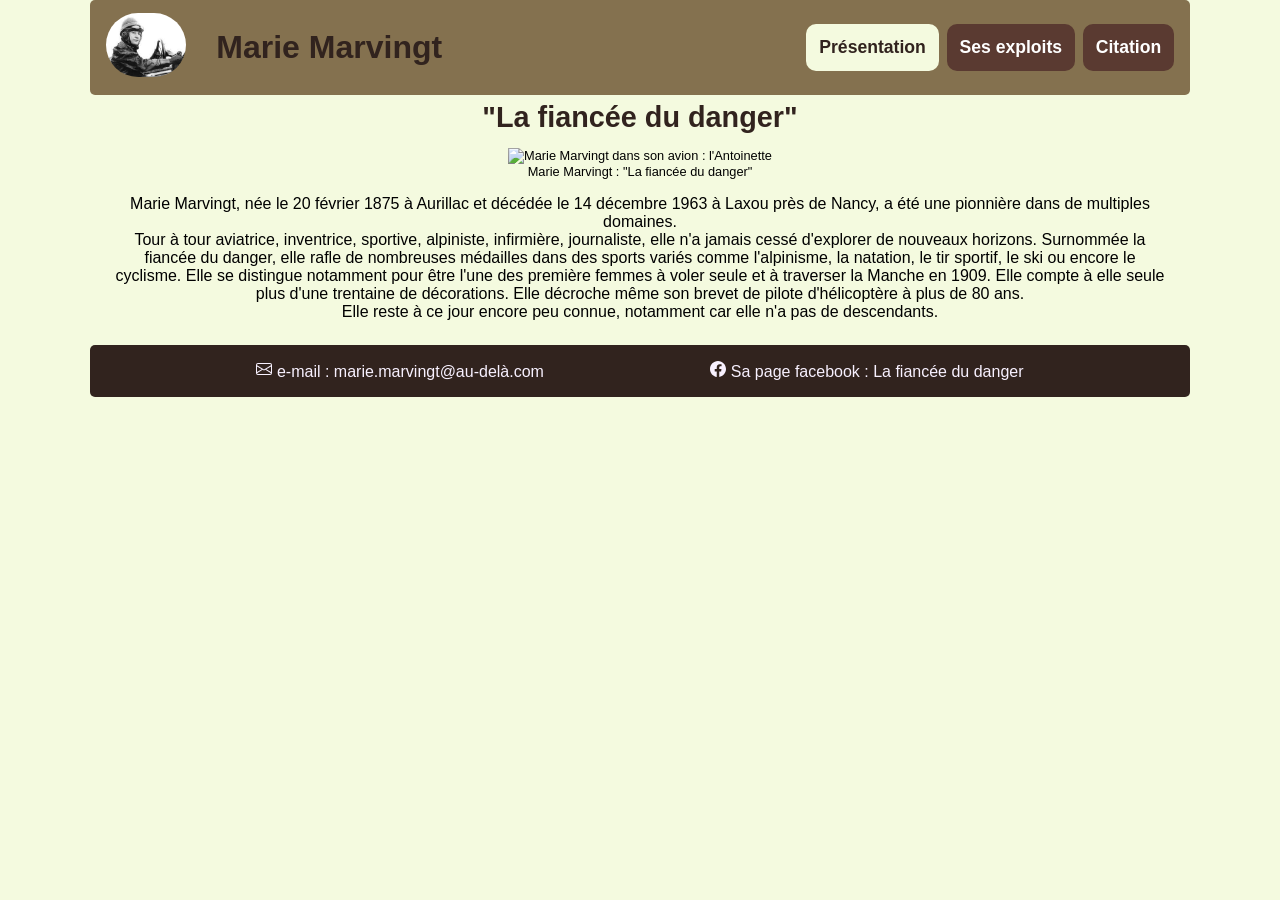
==== index.html @ 4e8994fa "Ajout d'une page citation, son menu" ====
<!doctype html>
<html lang="fr">
  <head>
    <meta charset="UTF-8" />
    <meta name="viewport" content="width=device-width, initial-scale=1.0" />
    <link rel="stylesheet" href="style.css" />
    <title>Adapage - Marie Marvingt</title>
  </head>

  <body>
    <header>
      <div class="conteneur-entete">
        <span>
          <img
            src="images\portrait_pilote_marie_marvingt.jpg"
            alt="portrait de Marie Marvingt"
            class="portrait"
          />
        </span>
        <h1>Marie Marvingt</h1>
      </div>
      <nav>
        <ul class="conteneur-menu">
          <li class="btn-menu current">
            <a href="index.html" aria-current="page">Présentation</a>
          </li>
          <li class="btn-menu">
            <a href="cartes.html">Ses exploits</a>
          </li>
          <li class="btn-menu"><a href="citation.html">Citation</a></li>
        </ul>
      </nav>
    </header>

    <main>
      <section id="presentation">
        <h2>"La fiancée du danger"</h2>
        <article class="presentation-article">
          <figure>
            <img
              src="images\présentation_marie_marvingt.webp"
              alt="Marie Marvingt dans son avion : l'Antoinette"
            />
            <figcaption>Marie Marvingt : "La fiancée du danger"</figcaption>
          </figure>
          <p>
            Marie Marvingt, née le 20 février 1875 à Aurillac et décédée le 14
            décembre 1963 à Laxou près de Nancy, a été une pionnière dans de
            multiples domaines.
            <br />
            Tour à tour aviatrice, inventrice, sportive, alpiniste, infirmière,
            journaliste, elle n'a jamais cessé d'explorer de nouveaux horizons.
            Surnommée la fiancée du danger, elle rafle de nombreuses médailles
            dans des sports variés comme l'alpinisme, la natation, le tir
            sportif, le ski ou encore le cyclisme. Elle se distingue notamment
            pour être l'une des première femmes à voler seule et à traverser la
            Manche en 1909. Elle compte à elle seule plus d'une trentaine de
            décorations. Elle décroche même son brevet de pilote d'hélicoptère à
            plus de 80 ans.
            <br />
            Elle reste à ce jour encore peu connue, notamment car elle n'a pas
            de descendants.
          </p>
        </article>
      </section>
    </main>

    <footer>
      <p>
        <span aria-hidden="true">
          <svg
            xmlns="http://www.w3.org/2000/svg"
            width="16"
            height="16"
            fill="currentColor"
            class="bi bi-envelope"
            viewBox="0 0 16 16"
          >
            <path
              d="M0 4a2 2 0 0 1 2-2h12a2 2 0 0 1 2 2v8a2 2 0 0 1-2 2H2a2 2 0 0 1-2-2zm2-1a1 1 0 0 0-1 1v.217l7 4.2 7-4.2V4a1 1 0 0 0-1-1zm13 2.383-4.708 2.825L15 11.105zm-.034 6.876-5.64-3.471L8 9.583l-1.326-.795-5.64 3.47A1 1 0 0 0 2 13h12a1 1 0 0 0 .966-.741M1 11.105l4.708-2.897L1 5.383z"
            />
          </svg>
        </span>
        e-mail : marie.marvingt@au-delà.com
      </p>
      <p>
        <span aria-hidden="true">
          <svg
            xmlns="http://www.w3.org/2000/svg"
            width="16"
            height="16"
            fill="currentColor"
            class="bi bi-facebook"
            viewBox="0 0 16 16"
          >
            <path
              d="M16 8.049c0-4.446-3.582-8.05-8-8.05C3.58 0-.002 3.603-.002 8.05c0 4.017 2.926 7.347 6.75 7.951v-5.625h-2.03V8.05H6.75V6.275c0-2.017 1.195-3.131 3.022-3.131.876 0 1.791.157 1.791.157v1.98h-1.009c-.993 0-1.303.621-1.303 1.258v1.51h2.218l-.354 2.326H9.25V16c3.824-.604 6.75-3.934 6.75-7.951"
            />
          </svg>
        </span>
        <a href="http://facebook-la-fiancée-du-danger">
          Sa page facebook : La fiancée du danger</a
        >
      </p>
    </footer>
  </body>
</html>
---- style.css ----
/* === style général ===*/
* {
    box-sizing: border-box;
}

body{
    font-family:sans-serif;
    background-color:#F4FADF;
    min-height: 100vh; /*permet de régler l'affichage du body sur toute la hauteur de la fenêtre*/
    margin: 0;
    font-size: 1rem;
}

section{
    margin: 0 1rem;
}

/* === Taille des différents textes (titres et paragraphes) ===*/
h1{
    margin: 0;
    font-size: 2rem;
}

h2{
    font-size: 1.8rem;
}

h3{
    font-size: 1rem;
}

h1, h2{
    color: #31231E;
    margin: 0.4rem;
    text-align: center;
}

img{
    max-width: 100%;
    height: auto;
    object-fit: contain;
}

section{
    margin-left: 1rem;
    margin-right: 1rem;
}

p{
    margin: 0.5rem;
}

/* ==== styles et disposition entête (titre + navbar) === */

header{
    display: flex;
    justify-content: space-around;
    flex-direction: column;
    background-color: #84714F;
    border-radius: 5px;
    padding: 0.5rem 1rem;
}
.conteneur-entete{
    display: flex;
    align-items: center;
    gap: 1.5rem;
    justify-content: center;
}

.conteneur-menu{
    display: flex;
    flex-direction: column;
    justify-content: stretch;
    gap: 0.5rem;
}
/*
nav{
    display: flex;
    padding: 0;
    justify-content: center;
    
}*/

ul{
    list-style: none;
    margin: 1rem 0;
    padding: 0;
    font-size: 1.1rem;
}

.portrait{
    border-radius: 75px;
    height: 4em;
}

/* === style des boutons du menu === */

.btn-menu{
    border-radius: 10px;
    padding: 0.8rem;
    background-color: #5A3A31;
    color:white;
    font-weight: bold;
    margin: auto;
    width: 75%;
    text-align: center;
}
/* Permet de mettre en couleur l'onglet du menu sur lequel on est actuellement*/
.current{
    background-color: #F4FADF;
    color: #31231E;
    font-weight: bold;
}

a{
    all: unset; /*enlève les réglages par défaut du a*/
    cursor: pointer; /*remet le pointeur car enlevé ligne juste au dessus*/
}

/* === accessibilité : navigation au clavier === */

a:focus-visible{
    outline: 3px solid black;
    outline-offset: 0.5rem;
    border-radius: 3px;
} 

.lien-facebook:focus-visible{
    outline: solid 3px #E3D888;
}

/* === Article de présentation === */
.presentation-article{
    display: flex;
    flex-direction: column;
    justify-content: center;
    text-align: center;
}

.presentation-article img{
    max-height: 50vh;
}

/* === style des cartes et disposition === */

#cartes{
    display: flex;
    align-items: center;
    gap: 1rem;
    flex-direction: column;
}

.carte{
    display: flex;
    border: solid;
    border-color: #84714F;
    border-radius: 5px;
    align-items: flex-start;
    background-color: #FFFBE3;
}

.carte img{
    max-width: 5em;
    min-height: 5em;
    border-radius: 5px;
}

#cartes:first-child {
    margin-top: 1rem;
}

figure{
    font-size: 0.8rem;
    margin: 0.5rem;
}

/*  === styles page citation === */

.citation{
    font-size: 2rem;
    font-family:'Courier New', Courier, monospace;
    text-align: center;
}
.auteur{
    margin-right: 3rem;
    text-align:right;
    font-family: 'Courier New', Courier, monospace;
}

/* === styles et disposition du footer === */
footer{
    display: flex;
    flex-direction: column;
    align-items: center;
    margin-top: 1rem;
    margin-left: 0;
    margin-right: 0;
    padding: 0.5rem;
    background-color:#31231E;
    color: #F8F1FF;
    border-radius: 5px;
}




/* adaptation écran moyen style tablette */
@media screen and (min-width: 768px) {
    header {
        flex-direction: row;
        justify-content:space-between;
    }

    .conteneur-menu{
        flex-direction: row;
        justify-content: stretch;
    }
    
    .btn-menu{
        min-width: max-content;
    }
    #cartes {
        flex-direction: row;
        flex-wrap: wrap;
        align-items: stretch;
    }

    .carte{
        width: calc((100% - 1rem) / 2);    
    }

    footer {
        flex-direction: row;
        justify-content: space-evenly;
    }
    
}

/* adaptation grand écran desktop */
@media screen and (min-width: 1024px) {
    body {
        max-width: 1100px;
        margin: 0 auto;
    }

    #cartes{
        align-items: stretch;
        justify-content: center;
    }
    .carte{
        flex-direction: column;
        align-items: center;
        text-align: center;
        width: calc((100% - 4rem) / 4);
    }
}
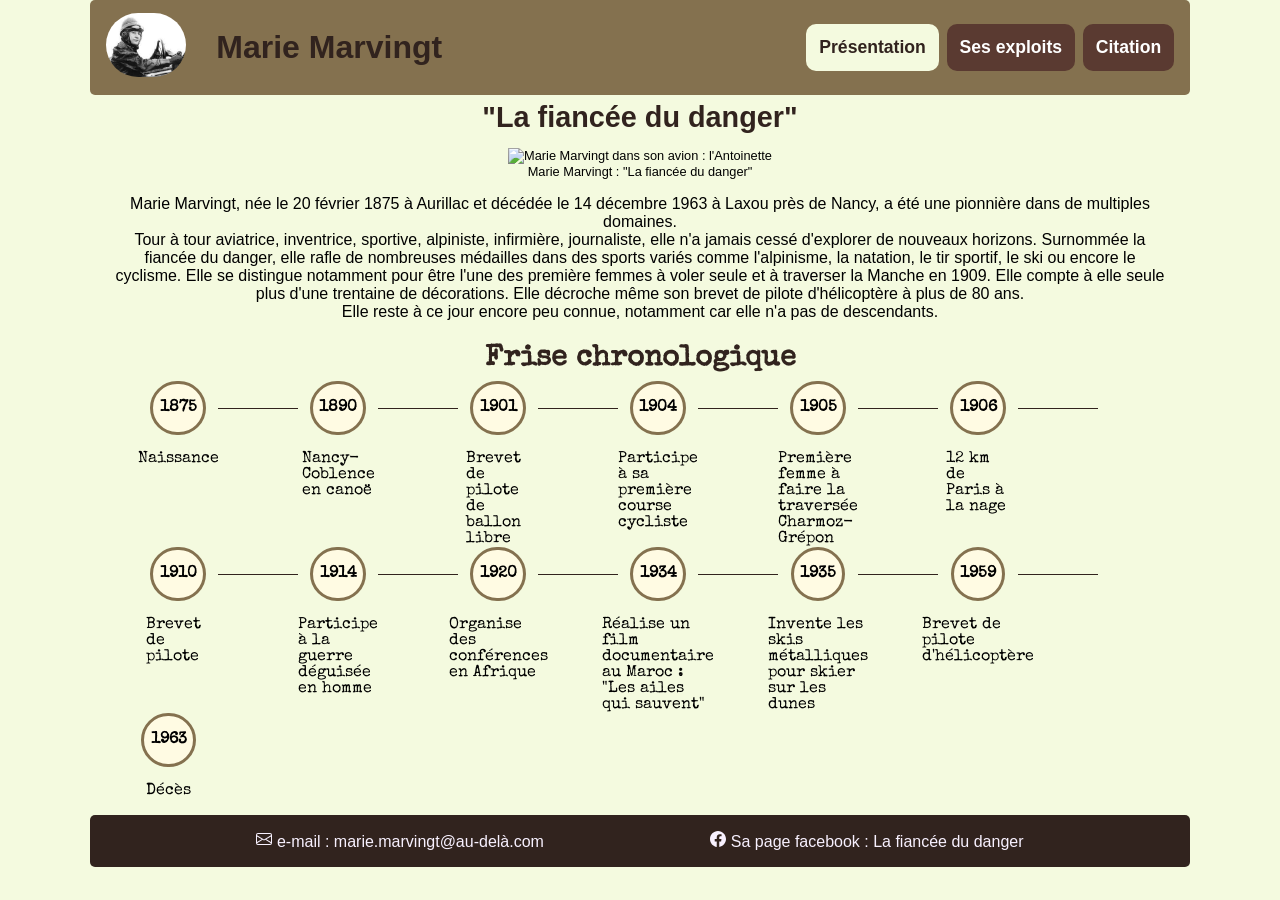
==== commit a2ea0ed1: "Ajout d'une frise chronologique  sur la première page" ====
--- a/index.html
+++ b/index.html
@@ -4,6 +4,9 @@
     <meta charset="UTF-8" />
     <meta name="viewport" content="width=device-width, initial-scale=1.0" />
     <link rel="stylesheet" href="style.css" />
+    <style>
+      @import url("https://fonts.googleapis.com/css2?family=Special+Elite&family=Story+Script&display=swap");
+    </style>
     <title>Adapage - Marie Marvingt</title>
   </head>
 
@@ -63,6 +66,79 @@
           </p>
         </article>
       </section>
+      <h2 class="titre-frise">Frise chronologique</h2>
+      <section class="frise">
+        <div class="elements-frise">
+          <h3 class="date">1875</h3>
+          <p class="evenement">Naissance</p>
+        </div>
+        <span class="lien-frise"></span>
+        <div class="elements-frise">
+          <h3 class="date">1890</h3>
+          <p class="evenement">Nancy-Coblence en canoë</p>
+        </div>
+        <span class="lien-frise"></span>
+        <div class="elements-frise">
+          <h3 class="date">1901</h3>
+          <p class="evenement">Brevet de pilote de ballon libre</p>
+        </div>
+        <span class="lien-frise"></span>
+        <div class="elements-frise">
+          <h3 class="date">1904</h3>
+          <p class="evenement">Participe à sa première course cycliste</p>
+        </div>
+        <span class="lien-frise"></span>
+        <div class="elements-frise">
+          <h3 class="date">1905</h3>
+          <p class="evenement">
+            Première femme à faire la traversée Charmoz-Grépon
+          </p>
+        </div>
+        <span class="lien-frise"></span>
+        <div class="elements-frise">
+          <h3 class="date">1906</h3>
+          <p class="evenement">12 km de Paris à la nage</p>
+        </div>
+        <span class="lien-frise"></span>
+        <div class="elements-frise">
+          <h3 class="date">1910</h3>
+          <p class="evenement">Brevet de pilote</p>
+        </div>
+        <span class="lien-frise"></span>
+        <div class="elements-frise">
+          <h3 class="date">1914</h3>
+          <p class="evenement">Participe à la guerre déguisée en homme</p>
+        </div>
+        <span class="lien-frise"></span>
+        <div class="elements-frise">
+          <h3 class="date">1920</h3>
+          <p class="evenement">Organise des conférences en Afrique</p>
+        </div>
+        <span class="lien-frise"></span>
+        <div class="elements-frise">
+          <h3 class="date">1934</h3>
+          <p class="evenement">
+            Réalise un film documentaire au Maroc : "Les ailes qui sauvent"
+          </p>
+        </div>
+        <span class="lien-frise"></span>
+        <div class="elements-frise">
+          <h3 class="date">1935</h3>
+          <p class="evenement">
+            Invente les skis métalliques pour skier sur les dunes
+          </p>
+        </div>
+        <span class="lien-frise"></span>
+        <div class="elements-frise">
+          <h3 class="date">1959</h3>
+          <p class="evenement">Brevet de pilote d'hélicoptère</p>
+        </div>
+        <span class="lien-frise"></span>
+        <div class="elements-frise">
+          <h3 class="date">1963</h3>
+          <p class="evenement">Décès</p>
+        </div>
+      </section>
     </main>
 
     <footer>
@@ -98,7 +174,7 @@
             />
           </svg>
         </span>
-        <a href="http://facebook-la-fiancée-du-danger">
+        <a class="lien-facebook" href="http://facebook-la-fiancée-du-danger">
           Sa page facebook : La fiancée du danger</a
         >
       </p>
--- a/style.css
+++ b/style.css
@@ -2,6 +2,21 @@
 * {
     box-sizing: border-box;
 }
+
+/* police citation */
+.story-script-regular {
+  font-family: "Story Script", sans-serif;
+  font-weight: 400;
+  font-style: normal;
+}
+
+/* police frise */
+.special-elite-regular {
+  font-family: "Special Elite", system-ui;
+  font-weight: 400;
+  font-style: normal;
+}
+
 
 body{
     font-family:sans-serif;
@@ -73,13 +88,7 @@
     justify-content: stretch;
     gap: 0.5rem;
 }
-/*
-nav{
-    display: flex;
-    padding: 0;
-    justify-content: center;
-    
-}*/
+
 
 ul{
     list-style: none;
@@ -141,6 +150,52 @@
     max-height: 50vh;
 }
 
+/* === style et disposition frise chronologique === */
+.titre-frise{
+    text-align: center;
+    font-family: "Special Elite", system-ui;
+    margin-top: 1rem;
+}
+
+.frise{
+    display: flex;
+    flex-direction: column;
+    align-items: flex-start;
+    margin-left: 3rem ;
+    font-family: "Special Elite", system-ui;
+}
+
+.elements-frise{
+    display: flex;
+    flex-direction: row;
+    gap: 1rem;
+    align-items: center;
+}
+
+.lien-frise{
+    background-color: #31231E;
+    height: 50px;
+    width: 0.5px;
+    margin-left: 1.7rem;
+}
+
+.date{
+    border: solid ;
+    border-color: #84714F;
+    border-radius: 75px;
+    padding: 1rem 0.4rem;
+    font-size: 1rem;
+    margin: 0;
+    background-color: #FFFBE3;
+    
+}
+
+.evenement{
+    max-height: min-content;
+    margin-top: 0;
+    margin-bottom: 0;
+}
+
 /* === style des cartes et disposition === */
 
 #cartes{
@@ -178,13 +233,15 @@
 
 .citation{
     font-size: 2rem;
-    font-family:'Courier New', Courier, monospace;
+    font-family: "Story Script", sans-serif;
+    font-weight: 400;
     text-align: center;
 }
 .auteur{
     margin-right: 3rem;
     text-align:right;
     font-family: 'Courier New', Courier, monospace;
+    font-size: 1.4rem;
 }
 
 /* === styles et disposition du footer === */
@@ -233,6 +290,24 @@
         flex-direction: row;
         justify-content: space-evenly;
     }
+
+     .frise{
+        flex-direction: row;
+        flex-wrap: wrap;
+        margin: auto 3rem;
+    }
+    
+    .elements-frise{
+        flex-direction: column;
+        max-width: 80px;
+    }
+
+    .lien-frise{
+        height: 0.5px;
+        width: 80px;
+        margin-top: 1.7rem;
+        margin-left: 0;
+    }
     
 }
 
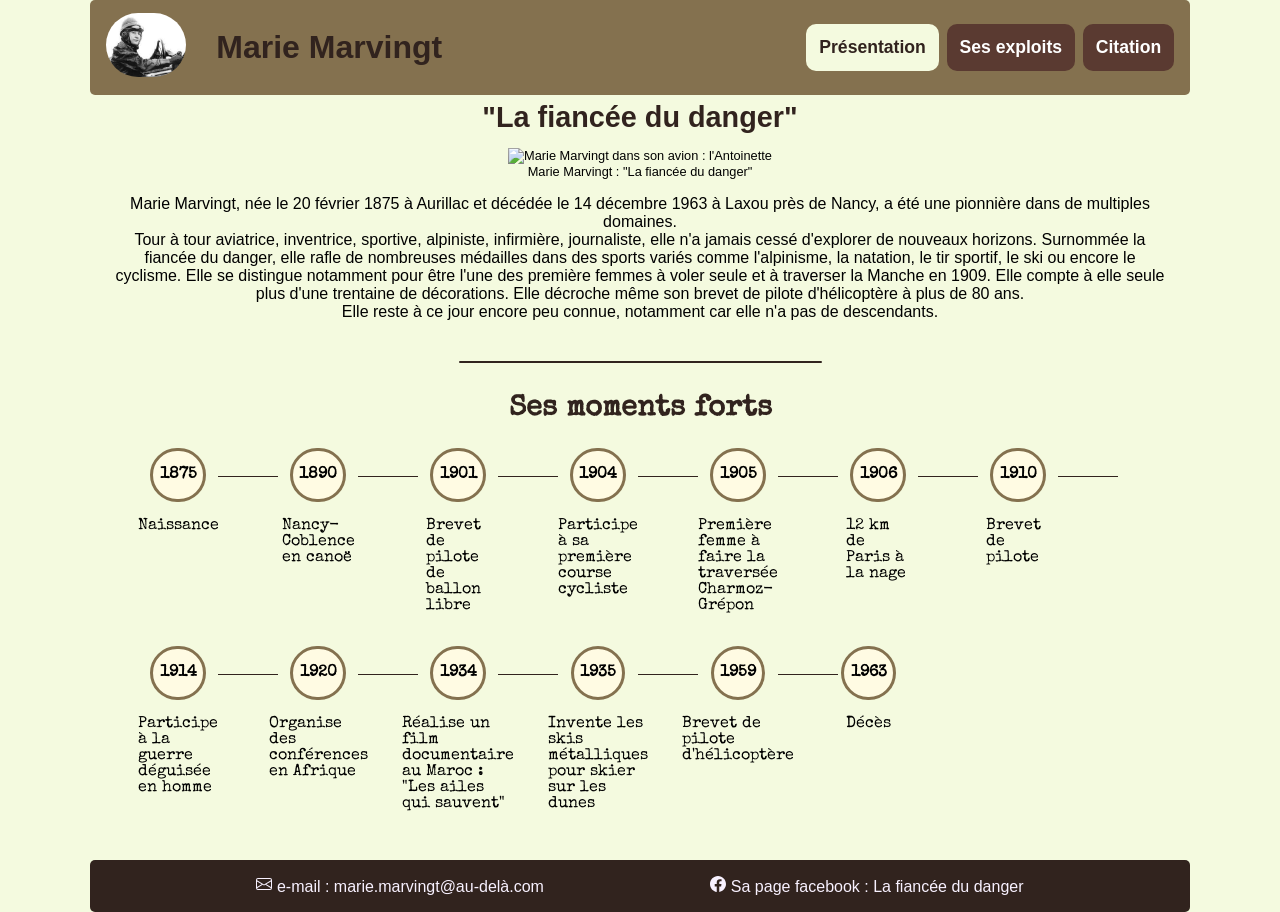
==== commit 12792c04: "Ajout séparateur et diminution largeur lien frise" ====
--- a/index.html
+++ b/index.html
@@ -66,7 +66,8 @@
           </p>
         </article>
       </section>
-      <h2 class="titre-frise">Frise chronologique</h2>
+      <div class="separateur"></div>
+      <h2 class="titre-frise">Ses moments forts</h2>
       <section class="frise">
         <div class="elements-frise">
           <h3 class="date">1875</h3>
--- a/style.css
+++ b/style.css
@@ -151,10 +151,18 @@
 }
 
 /* === style et disposition frise chronologique === */
+.separateur{
+    width: 33%;
+    height: 2px;
+    background-color: #31231E;
+    border-radius: 10px;
+
+    margin: 2rem auto;
+}
 .titre-frise{
     text-align: center;
     font-family: "Special Elite", system-ui;
-    margin-top: 1rem;
+    margin-bottom: 1.5rem;
 }
 
 .frise{
@@ -193,7 +201,6 @@
 .evenement{
     max-height: min-content;
     margin-top: 0;
-    margin-bottom: 0;
 }
 
 /* === style des cartes et disposition === */
@@ -296,15 +303,15 @@
         flex-wrap: wrap;
         margin: auto 3rem;
     }
-    
     .elements-frise{
         flex-direction: column;
         max-width: 80px;
+         margin-bottom: 1.5rem;
     }
 
     .lien-frise{
         height: 0.5px;
-        width: 80px;
+        width: 60px;
         margin-top: 1.7rem;
         margin-left: 0;
     }
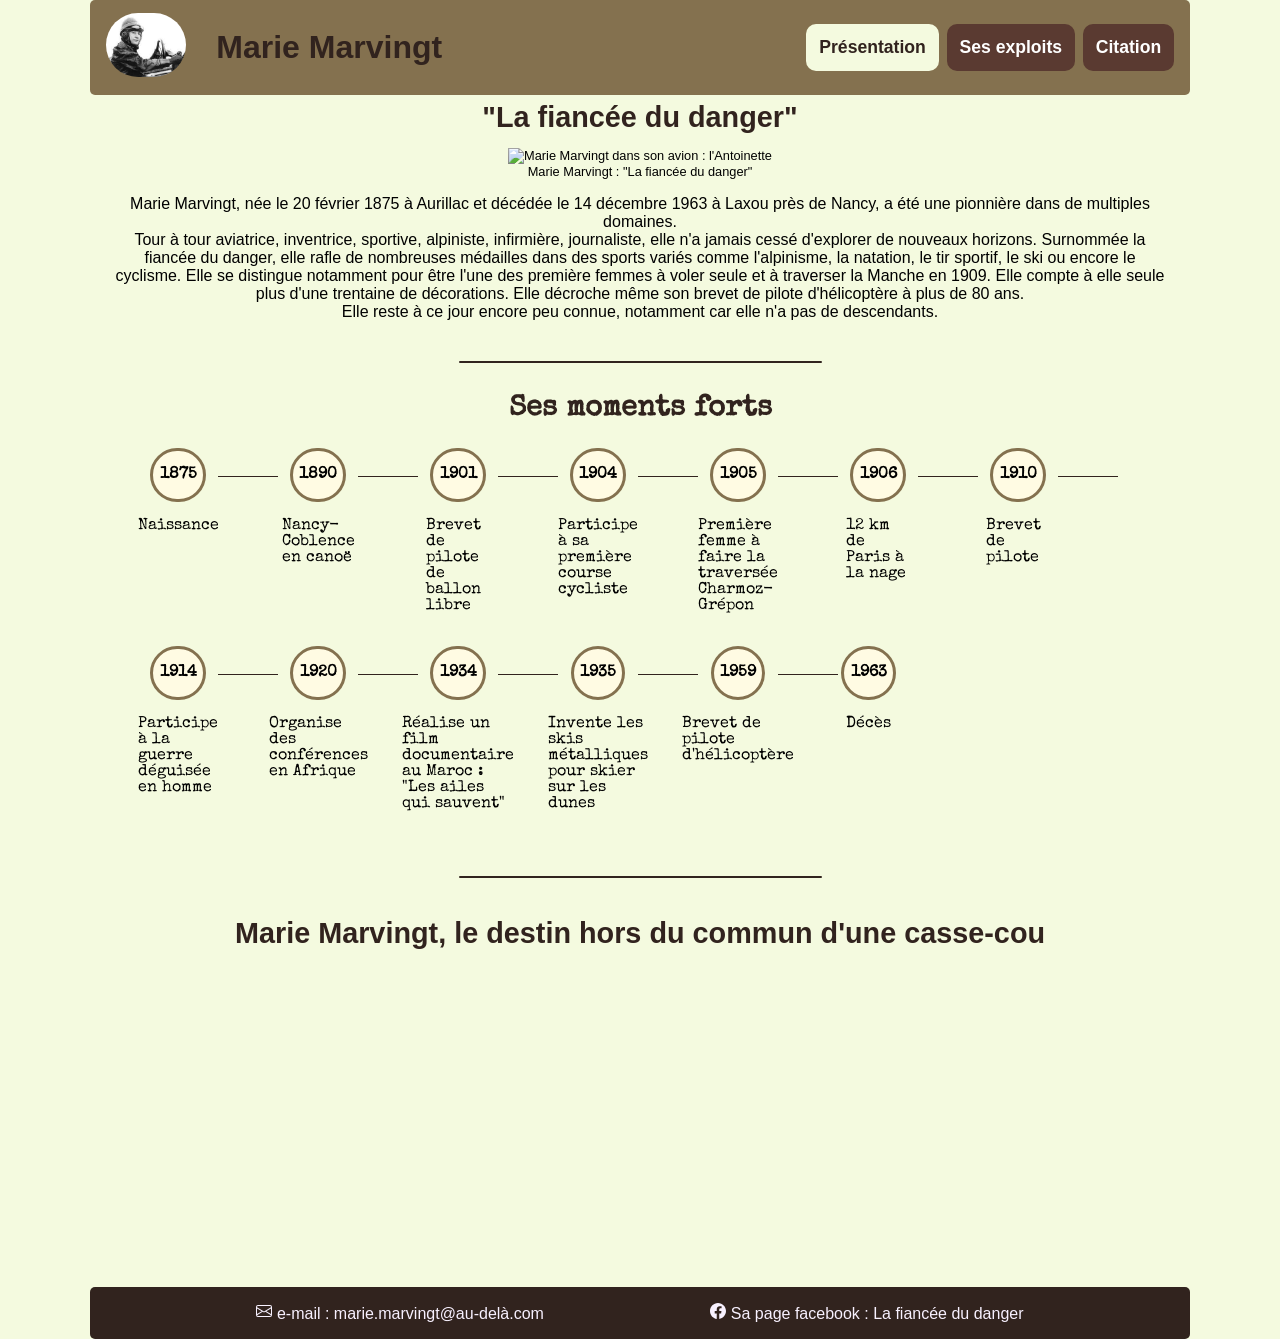
==== commit 1cbcb737: "Ajout vidéo page index" ====
--- a/index.html
+++ b/index.html
@@ -140,6 +140,17 @@
           <p class="evenement">Décès</p>
         </div>
       </section>
+      <div class="separateur"></div>
+      <section class="video">
+        <h2>Marie Marvingt, le destin hors du commun d'une casse-cou</h2>
+        <iframe
+          src="//embed.francetv.fr/bf86da1c5c417bb37e5f67caf3d2e506"
+          title="Marie Marvingt, le destin hors du commun d'une casse-cou"
+          frameborder="0"
+          scrolling="no"
+          allowfullscreen
+        ></iframe>
+      </section>
     </main>
 
     <footer>
--- a/style.css
+++ b/style.css
@@ -203,6 +203,20 @@
     margin-top: 0;
 }
 
+/* === vidéo === */
+.video{
+    margin: 1rem auto;
+    display: flex;
+    flex-direction: column;
+    justify-content: center;
+    align-items: center;
+}
+
+.video iframe{
+    width: 375px;
+    height: 211px;
+}
+
 /* === style des cartes et disposition === */
 
 #cartes{
@@ -315,6 +329,12 @@
         margin-top: 1.7rem;
         margin-left: 0;
     }
+
+    .video iframe{
+    width: 560px;
+    height: 315px;
+}
+
     
 }
 
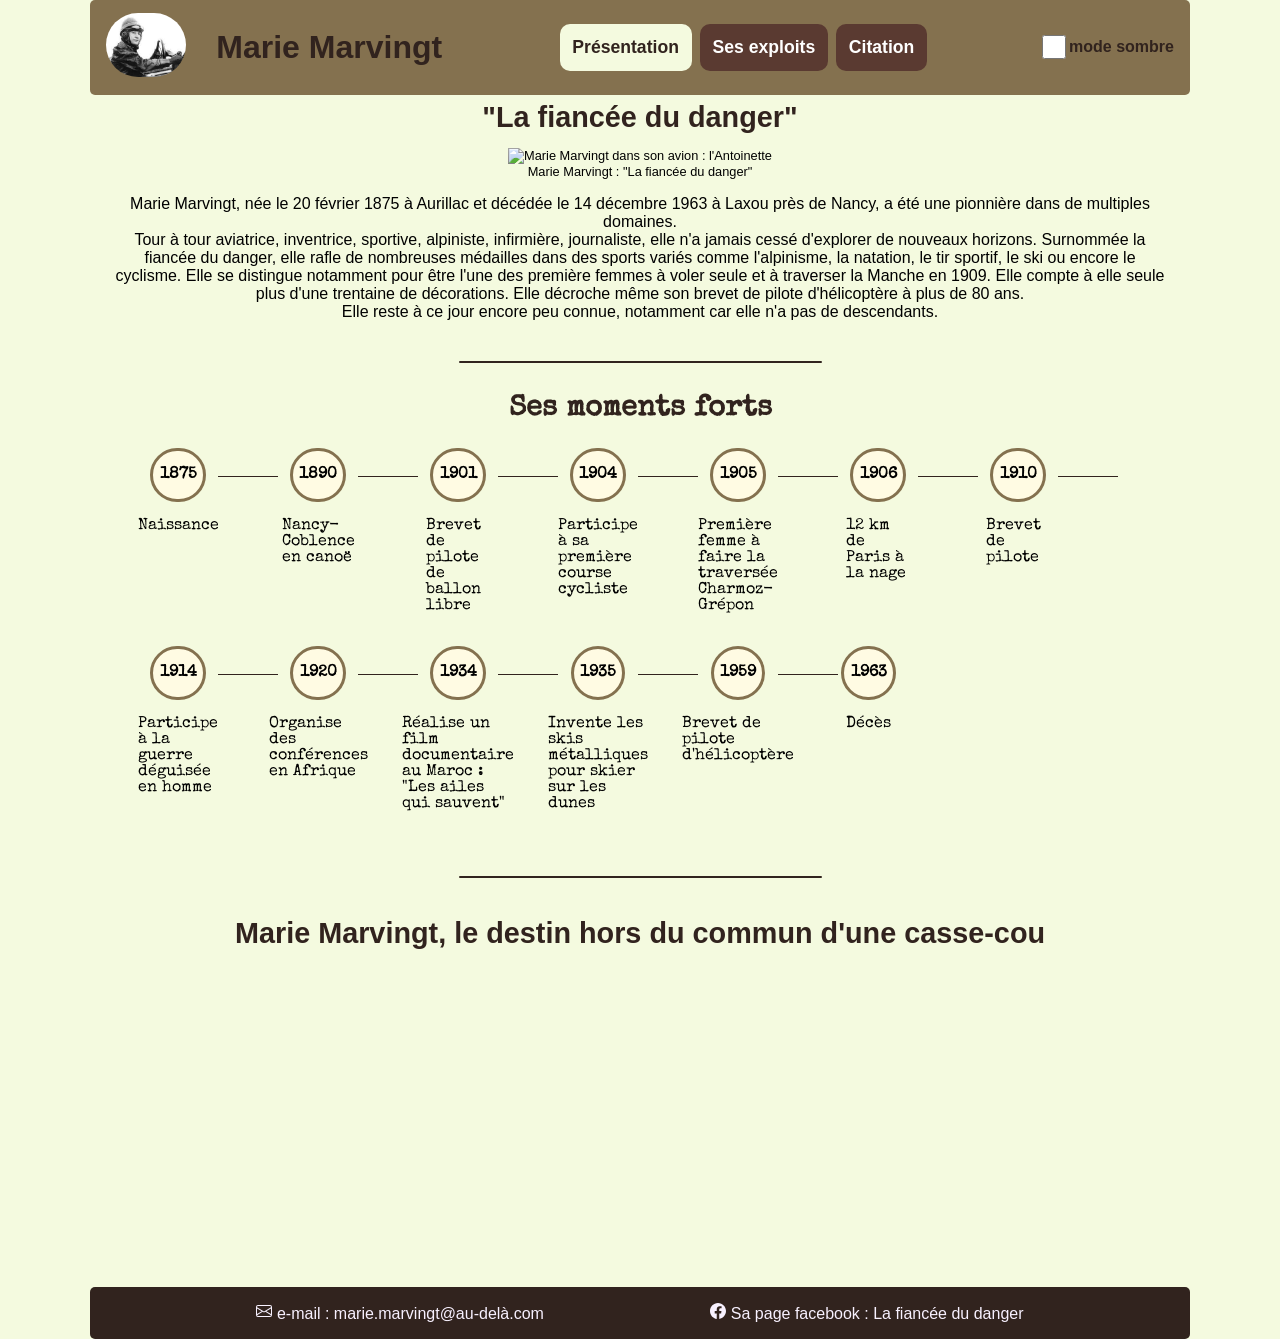
==== commit c66deb76: "Ajout du mode sombre sur chaque page" ====
--- a/index.html
+++ b/index.html
@@ -33,6 +33,10 @@
           <li class="btn-menu"><a href="citation.html">Citation</a></li>
         </ul>
       </nav>
+      <span class="case-mode">
+        <input type="checkbox" name="mode" id="mode_sombre" />
+        <label for="mode_sombre">mode sombre</label>
+      </span>
     </header>
 
     <main>
--- a/style.css
+++ b/style.css
@@ -101,6 +101,26 @@
     border-radius: 75px;
     height: 4em;
 }
+
+#mode_sombre{
+    height: 1.5rem;
+    width: 1.5rem;
+    accent-color: #5A3A31;
+}
+
+.case-mode{
+    display: flex;
+    justify-content: center;
+    align-items: center;
+    font-weight: bold;
+    color:#E3D888;
+    background-color: none;
+}
+
+.case-mode label{
+    color:#31231E;
+}
+
 
 /* === style des boutons du menu === */
 
@@ -279,6 +299,53 @@
     border-radius: 5px;
 }
 
+/* === Mode sombre === */
+body:has(#mode_sombre:checked){
+    background-color: #31231E;
+    color:#F4FADF;
+}
+header:has(#mode_sombre:checked) +main h2{
+    color:#F4FADF;
+}
+header:has(#mode_sombre:checked)+ main .separateur{
+    background-color: #F4FADF;
+}
+
+header:has(#mode_sombre:checked)+main .date{
+    color:#F4FADF;
+    background-color: #31231E;
+    border-color: #E3D888;
+}
+
+header:has(#mode_sombre:checked)+main .lien-frise{
+background-color: #E3D888;
+}
+
+header:has(#mode_sombre:checked)+main .carte{
+    background-color: #31231E;
+    border-color: #E3D888;
+}
+
+header:has(#mode_sombre:checked){
+    background-color: #31231E;
+}
+
+header:has(#mode_sombre:checked) h1{
+    color:#F4FADF;
+}
+
+header:has(#mode_sombre:checked) .btn-menu{
+    background-color:#F4FADF;
+    color:#31231E;
+}
+
+header:has(#mode_sombre:checked) .current{
+    text-decoration: underline;
+}
+
+
+
+
 
 
 
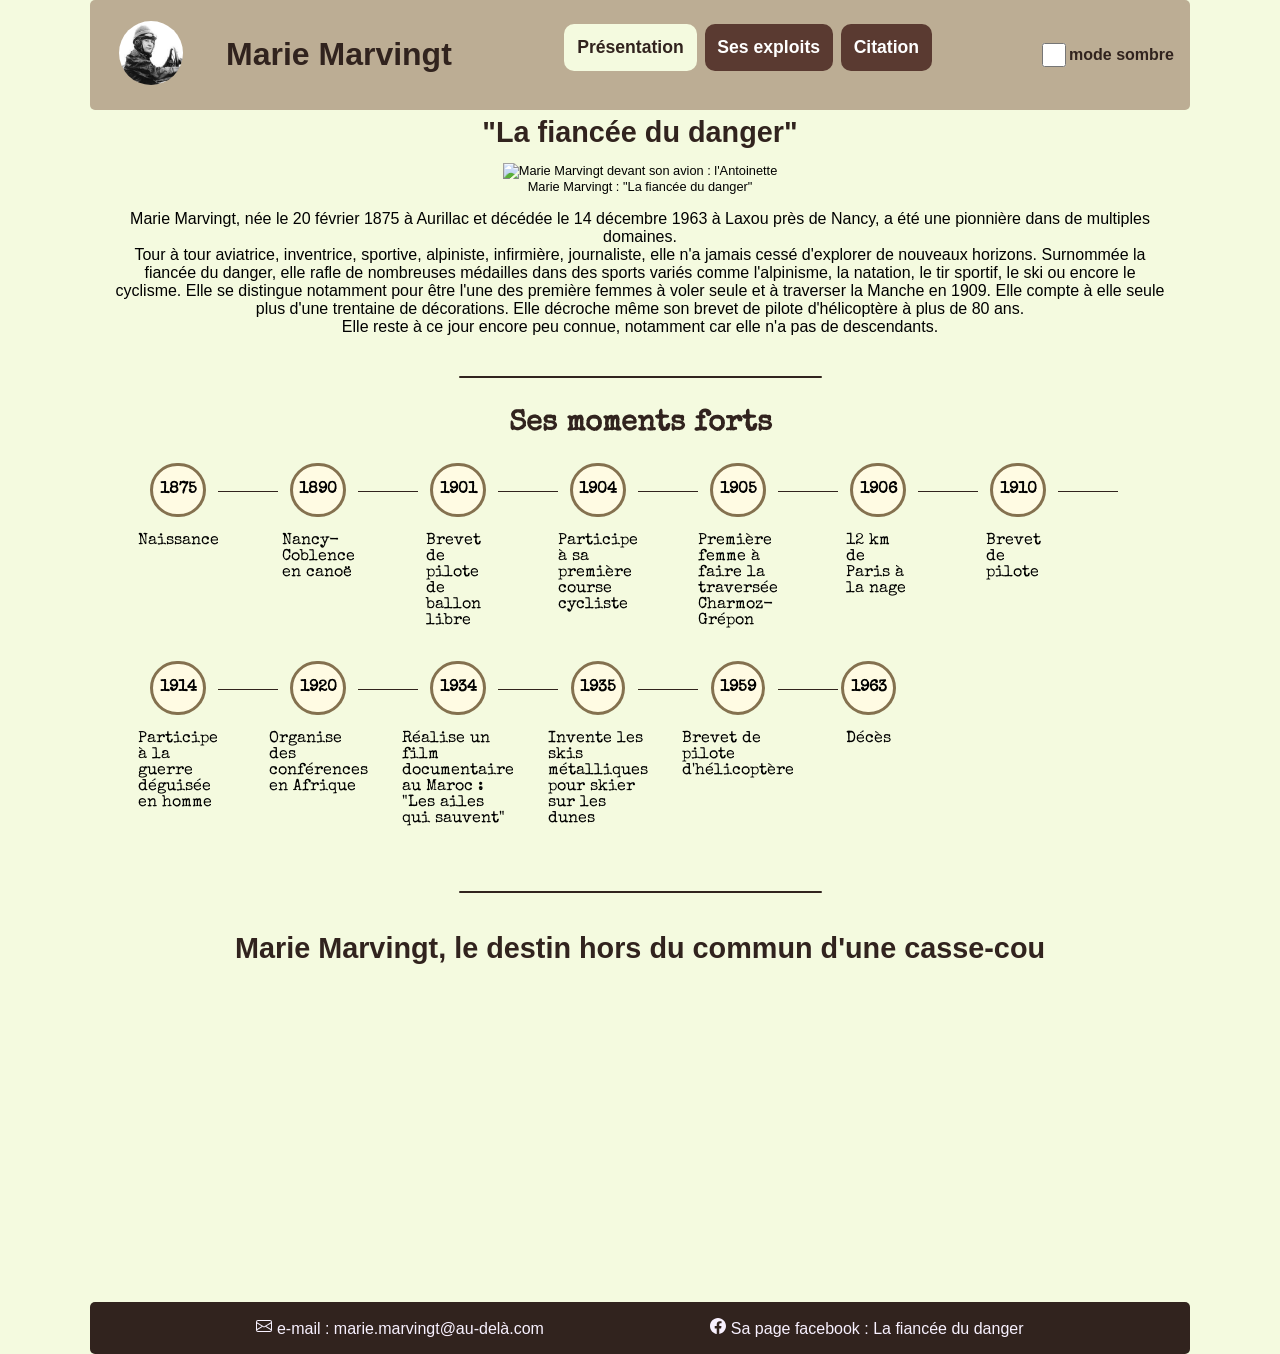
==== commit 920e856f: "Dernière modifications ajout d'une bordure header et footer pour le mode sombre suppression des imag" ====
--- a/index.html
+++ b/index.html
@@ -46,7 +46,7 @@
           <figure>
             <img
               src="images\présentation_marie_marvingt.webp"
-              alt="Marie Marvingt dans son avion : l'Antoinette"
+              alt="Marie Marvingt devant son avion : l'Antoinette"
             />
             <figcaption>Marie Marvingt : "La fiancée du danger"</figcaption>
           </figure>
--- a/style.css
+++ b/style.css
@@ -26,6 +26,10 @@
     font-size: 1rem;
 }
 
+.conteneur-citation{
+        min-height: calc(100vh - 27rem);
+}
+
 section{
     margin: 0 1rem;
 }
@@ -71,7 +75,7 @@
     display: flex;
     justify-content: space-around;
     flex-direction: column;
-    background-color: #84714F;
+    background-color:#bcad94;
     border-radius: 5px;
     padding: 0.5rem 1rem;
 }
@@ -100,6 +104,7 @@
 .portrait{
     border-radius: 75px;
     height: 4em;
+    margin: 0.8rem;
 }
 
 #mode_sombre{
@@ -271,12 +276,18 @@
 }
 
 /*  === styles page citation === */
-
+.conteneur-main{
+    display: flex;
+    flex-direction: column;
+    justify-content: center;
+    align-items: center;
+}
 .citation{
     font-size: 2rem;
     font-family: "Story Script", sans-serif;
     font-weight: 400;
     text-align: center;
+    min-height: max-content;
 }
 .auteur{
     margin-right: 3rem;
@@ -304,6 +315,10 @@
     background-color: #31231E;
     color:#F4FADF;
 }
+
+body:has(#mode_sombre:checked) footer{
+    border: solid #E3D888;
+}
 header:has(#mode_sombre:checked) +main h2{
     color:#F4FADF;
 }
@@ -328,6 +343,7 @@
 
 header:has(#mode_sombre:checked){
     background-color: #31231E;
+    border: solid #E3D888;
 }
 
 header:has(#mode_sombre:checked) h1{
@@ -349,11 +365,16 @@
 
 
 
-/* adaptation écran moyen style tablette */
+/* === adaptation écran moyen style tablette === */
 @media screen and (min-width: 768px) {
     header {
         flex-direction: row;
         justify-content:space-between;
+    }
+
+    .conteneur-main{
+        min-height: calc(100vh - 11.6rem);
+        margin: auto 0;
     }
 
     .conteneur-menu{
@@ -405,7 +426,7 @@
     
 }
 
-/* adaptation grand écran desktop */
+/* === adaptation grand écran desktop === */
 @media screen and (min-width: 1024px) {
     body {
         max-width: 1100px;
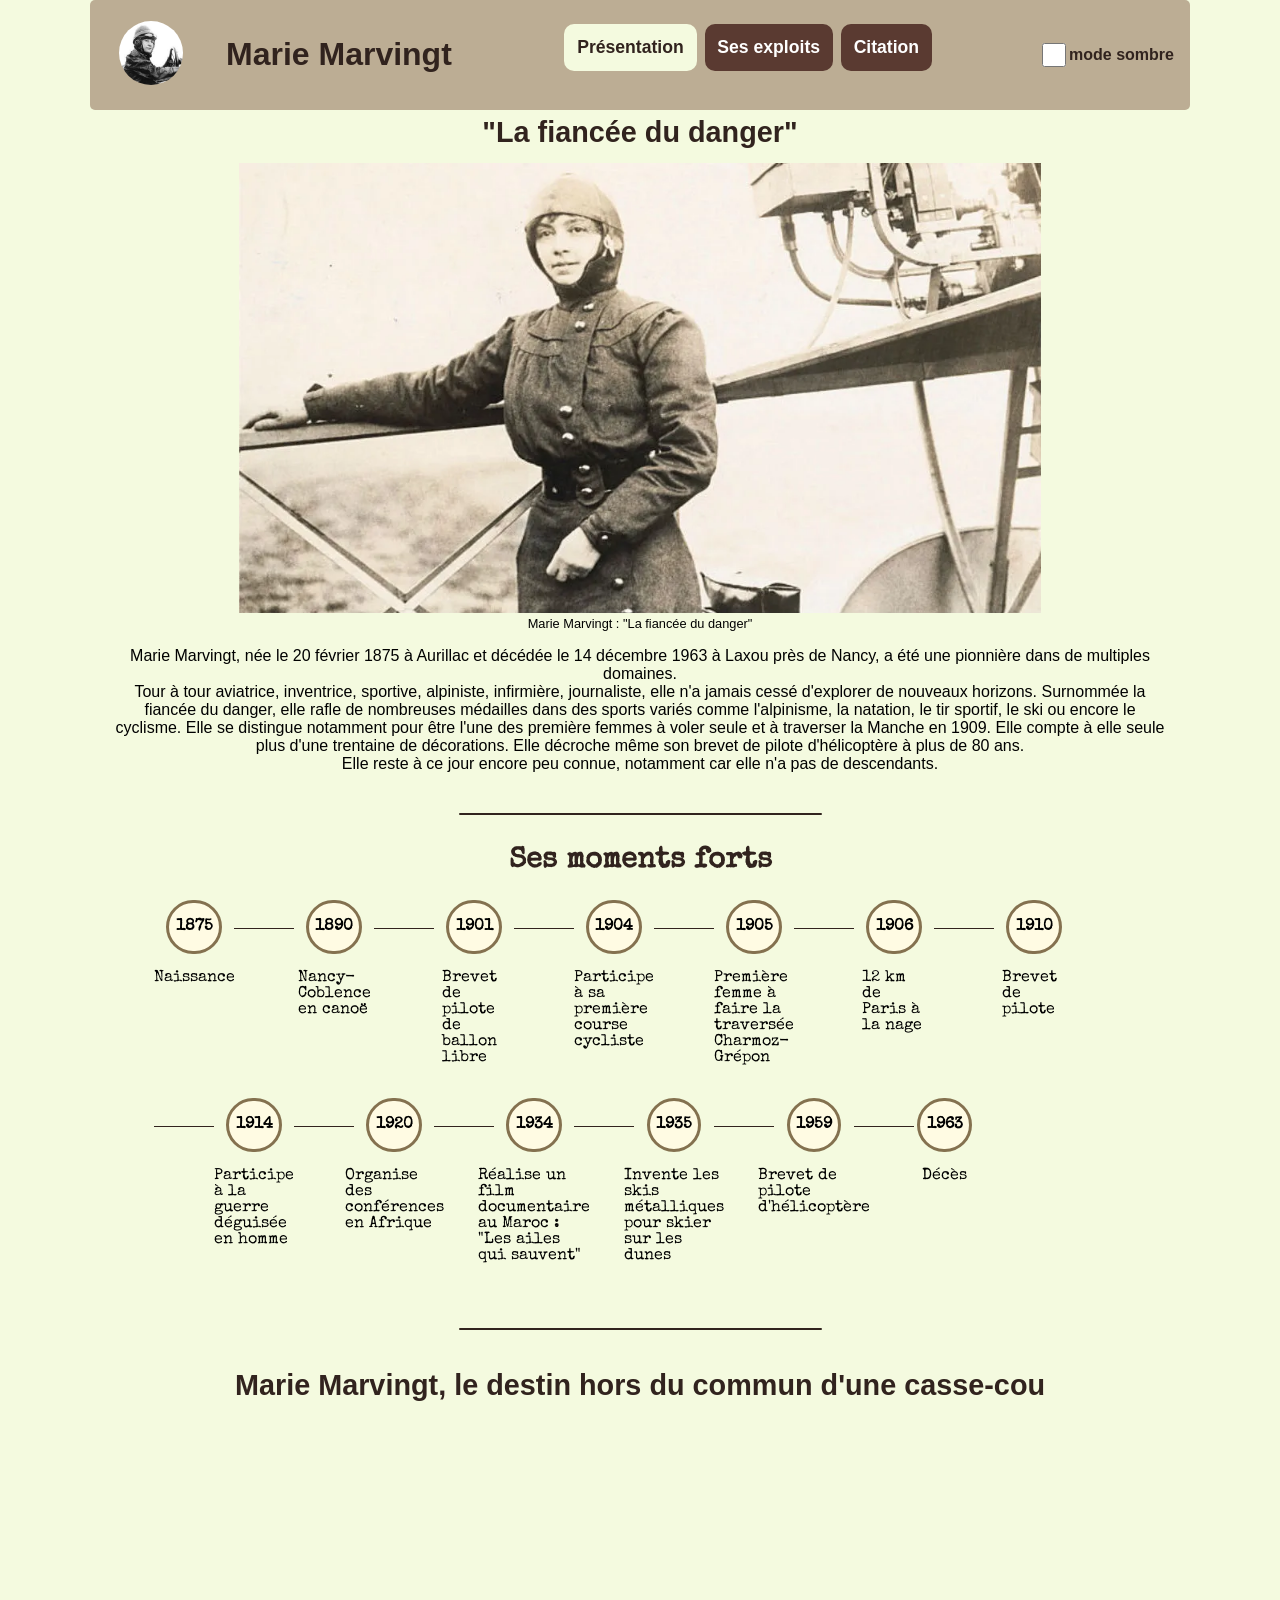
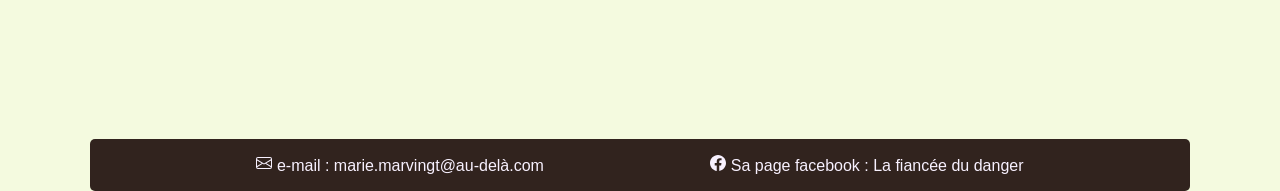
==== commit 5a49cb95: "Ajout du lien de déploiement" ====
--- a/index.html
+++ b/index.html
@@ -71,77 +71,79 @@
         </article>
       </section>
       <div class="separateur"></div>
-      <h2 class="titre-frise">Ses moments forts</h2>
-      <section class="frise">
-        <div class="elements-frise">
-          <h3 class="date">1875</h3>
-          <p class="evenement">Naissance</p>
-        </div>
-        <span class="lien-frise"></span>
-        <div class="elements-frise">
-          <h3 class="date">1890</h3>
-          <p class="evenement">Nancy-Coblence en canoë</p>
-        </div>
-        <span class="lien-frise"></span>
-        <div class="elements-frise">
-          <h3 class="date">1901</h3>
-          <p class="evenement">Brevet de pilote de ballon libre</p>
-        </div>
-        <span class="lien-frise"></span>
-        <div class="elements-frise">
-          <h3 class="date">1904</h3>
-          <p class="evenement">Participe à sa première course cycliste</p>
-        </div>
-        <span class="lien-frise"></span>
-        <div class="elements-frise">
-          <h3 class="date">1905</h3>
-          <p class="evenement">
-            Première femme à faire la traversée Charmoz-Grépon
-          </p>
-        </div>
-        <span class="lien-frise"></span>
-        <div class="elements-frise">
-          <h3 class="date">1906</h3>
-          <p class="evenement">12 km de Paris à la nage</p>
-        </div>
-        <span class="lien-frise"></span>
-        <div class="elements-frise">
-          <h3 class="date">1910</h3>
-          <p class="evenement">Brevet de pilote</p>
-        </div>
-        <span class="lien-frise"></span>
-        <div class="elements-frise">
-          <h3 class="date">1914</h3>
-          <p class="evenement">Participe à la guerre déguisée en homme</p>
-        </div>
-        <span class="lien-frise"></span>
-        <div class="elements-frise">
-          <h3 class="date">1920</h3>
-          <p class="evenement">Organise des conférences en Afrique</p>
-        </div>
-        <span class="lien-frise"></span>
-        <div class="elements-frise">
-          <h3 class="date">1934</h3>
-          <p class="evenement">
-            Réalise un film documentaire au Maroc : "Les ailes qui sauvent"
-          </p>
-        </div>
-        <span class="lien-frise"></span>
-        <div class="elements-frise">
-          <h3 class="date">1935</h3>
-          <p class="evenement">
-            Invente les skis métalliques pour skier sur les dunes
-          </p>
-        </div>
-        <span class="lien-frise"></span>
-        <div class="elements-frise">
-          <h3 class="date">1959</h3>
-          <p class="evenement">Brevet de pilote d'hélicoptère</p>
-        </div>
-        <span class="lien-frise"></span>
-        <div class="elements-frise">
-          <h3 class="date">1963</h3>
-          <p class="evenement">Décès</p>
+      <section id="frise">
+        <h2 class="titre-frise">Ses moments forts</h2>
+        <div class="frise">
+          <div class="elements-frise">
+            <h3 class="date">1875</h3>
+            <p class="evenement">Naissance</p>
+          </div>
+          <span class="lien-frise"></span>
+          <div class="elements-frise">
+            <h3 class="date">1890</h3>
+            <p class="evenement">Nancy-Coblence en canoë</p>
+          </div>
+          <span class="lien-frise"></span>
+          <div class="elements-frise">
+            <h3 class="date">1901</h3>
+            <p class="evenement">Brevet de pilote de ballon libre</p>
+          </div>
+          <span class="lien-frise"></span>
+          <div class="elements-frise">
+            <h3 class="date">1904</h3>
+            <p class="evenement">Participe à sa première course cycliste</p>
+          </div>
+          <span class="lien-frise"></span>
+          <div class="elements-frise">
+            <h3 class="date">1905</h3>
+            <p class="evenement">
+              Première femme à faire la traversée Charmoz-Grépon
+            </p>
+          </div>
+          <span class="lien-frise"></span>
+          <div class="elements-frise">
+            <h3 class="date">1906</h3>
+            <p class="evenement">12 km de Paris à la nage</p>
+          </div>
+          <span class="lien-frise"></span>
+          <div class="elements-frise">
+            <h3 class="date">1910</h3>
+            <p class="evenement">Brevet de pilote</p>
+          </div>
+          <span class="lien-frise"></span>
+          <div class="elements-frise">
+            <h3 class="date">1914</h3>
+            <p class="evenement">Participe à la guerre déguisée en homme</p>
+          </div>
+          <span class="lien-frise"></span>
+          <div class="elements-frise">
+            <h3 class="date">1920</h3>
+            <p class="evenement">Organise des conférences en Afrique</p>
+          </div>
+          <span class="lien-frise"></span>
+          <div class="elements-frise">
+            <h3 class="date">1934</h3>
+            <p class="evenement">
+              Réalise un film documentaire au Maroc : "Les ailes qui sauvent"
+            </p>
+          </div>
+          <span class="lien-frise"></span>
+          <div class="elements-frise">
+            <h3 class="date">1935</h3>
+            <p class="evenement">
+              Invente les skis métalliques pour skier sur les dunes
+            </p>
+          </div>
+          <span class="lien-frise"></span>
+          <div class="elements-frise">
+            <h3 class="date">1959</h3>
+            <p class="evenement">Brevet de pilote d'hélicoptère</p>
+          </div>
+          <span class="lien-frise"></span>
+          <div class="elements-frise">
+            <h3 class="date">1963</h3>
+            <p class="evenement">Décès</p>
+          </div>
         </div>
       </section>
       <div class="separateur"></div>
@@ -190,7 +192,11 @@
             />
           </svg>
         </span>
-        <a class="lien-facebook" href="http://facebook-la-fiancée-du-danger">
+        <a
+          class="lien-facebook"
+          href="http://facebook-la-fiancée-du-danger"
+          target="_blank"
+        >
           Sa page facebook : La fiancée du danger</a
         >
       </p>
--- a/style.css
+++ b/style.css
@@ -26,9 +26,9 @@
     font-size: 1rem;
 }
 
-.conteneur-citation{
-        min-height: calc(100vh - 27rem);
-}
+/*.conteneur-citation{ 
+    min-height: calc(100vh - 27rem);
+}*/
 
 section{
     margin: 0 1rem;
